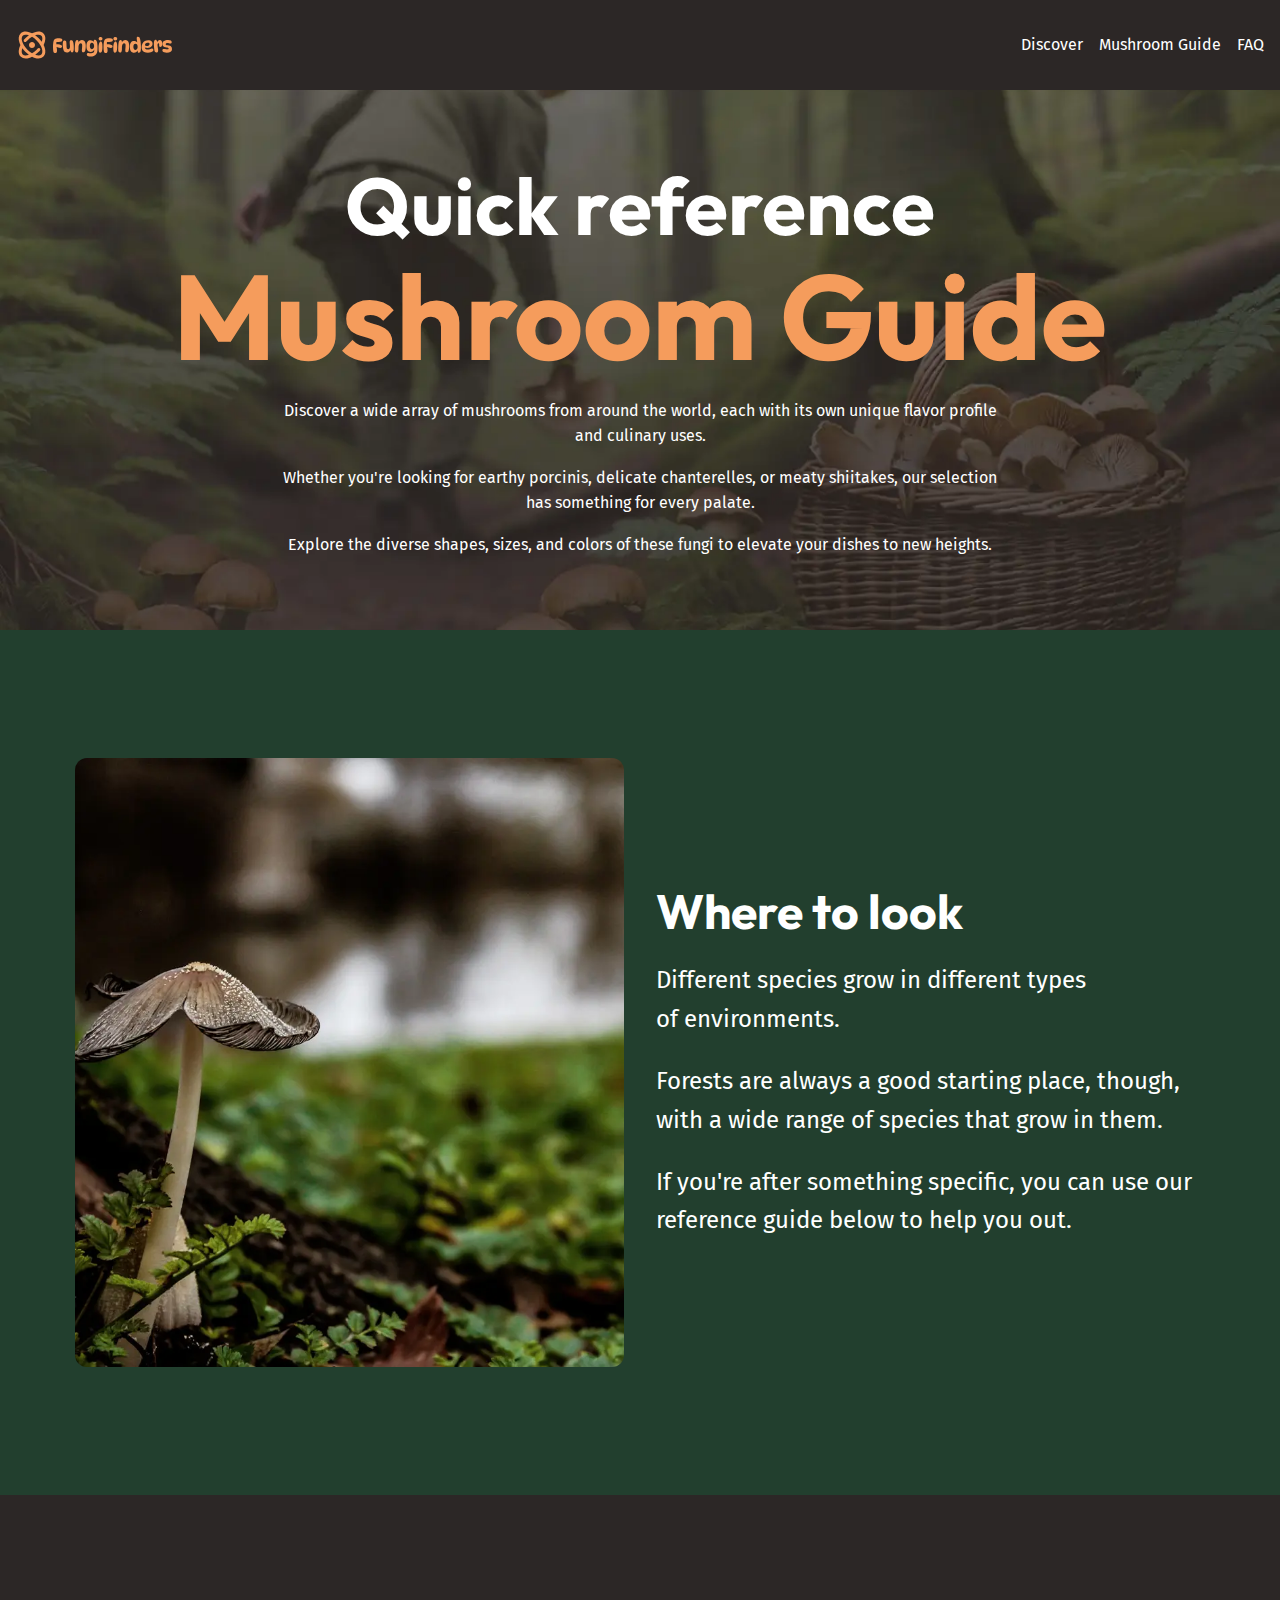
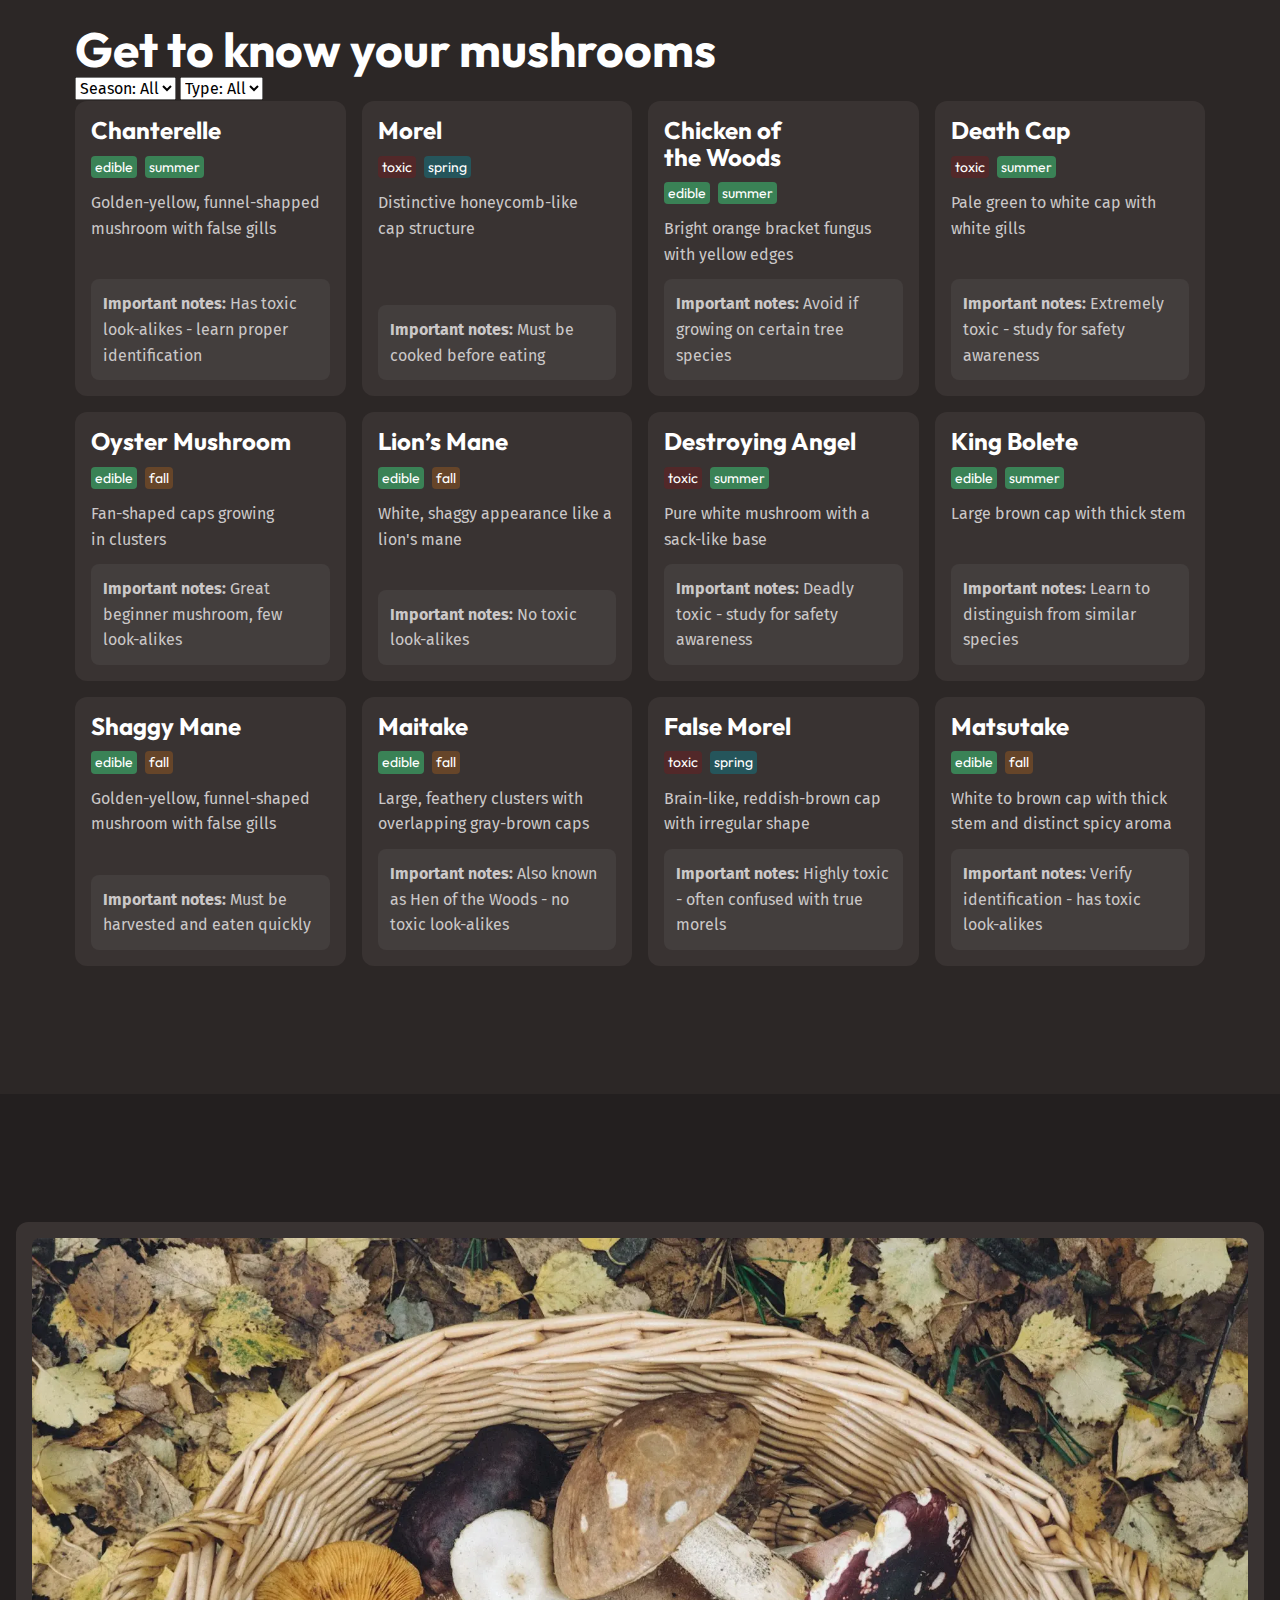
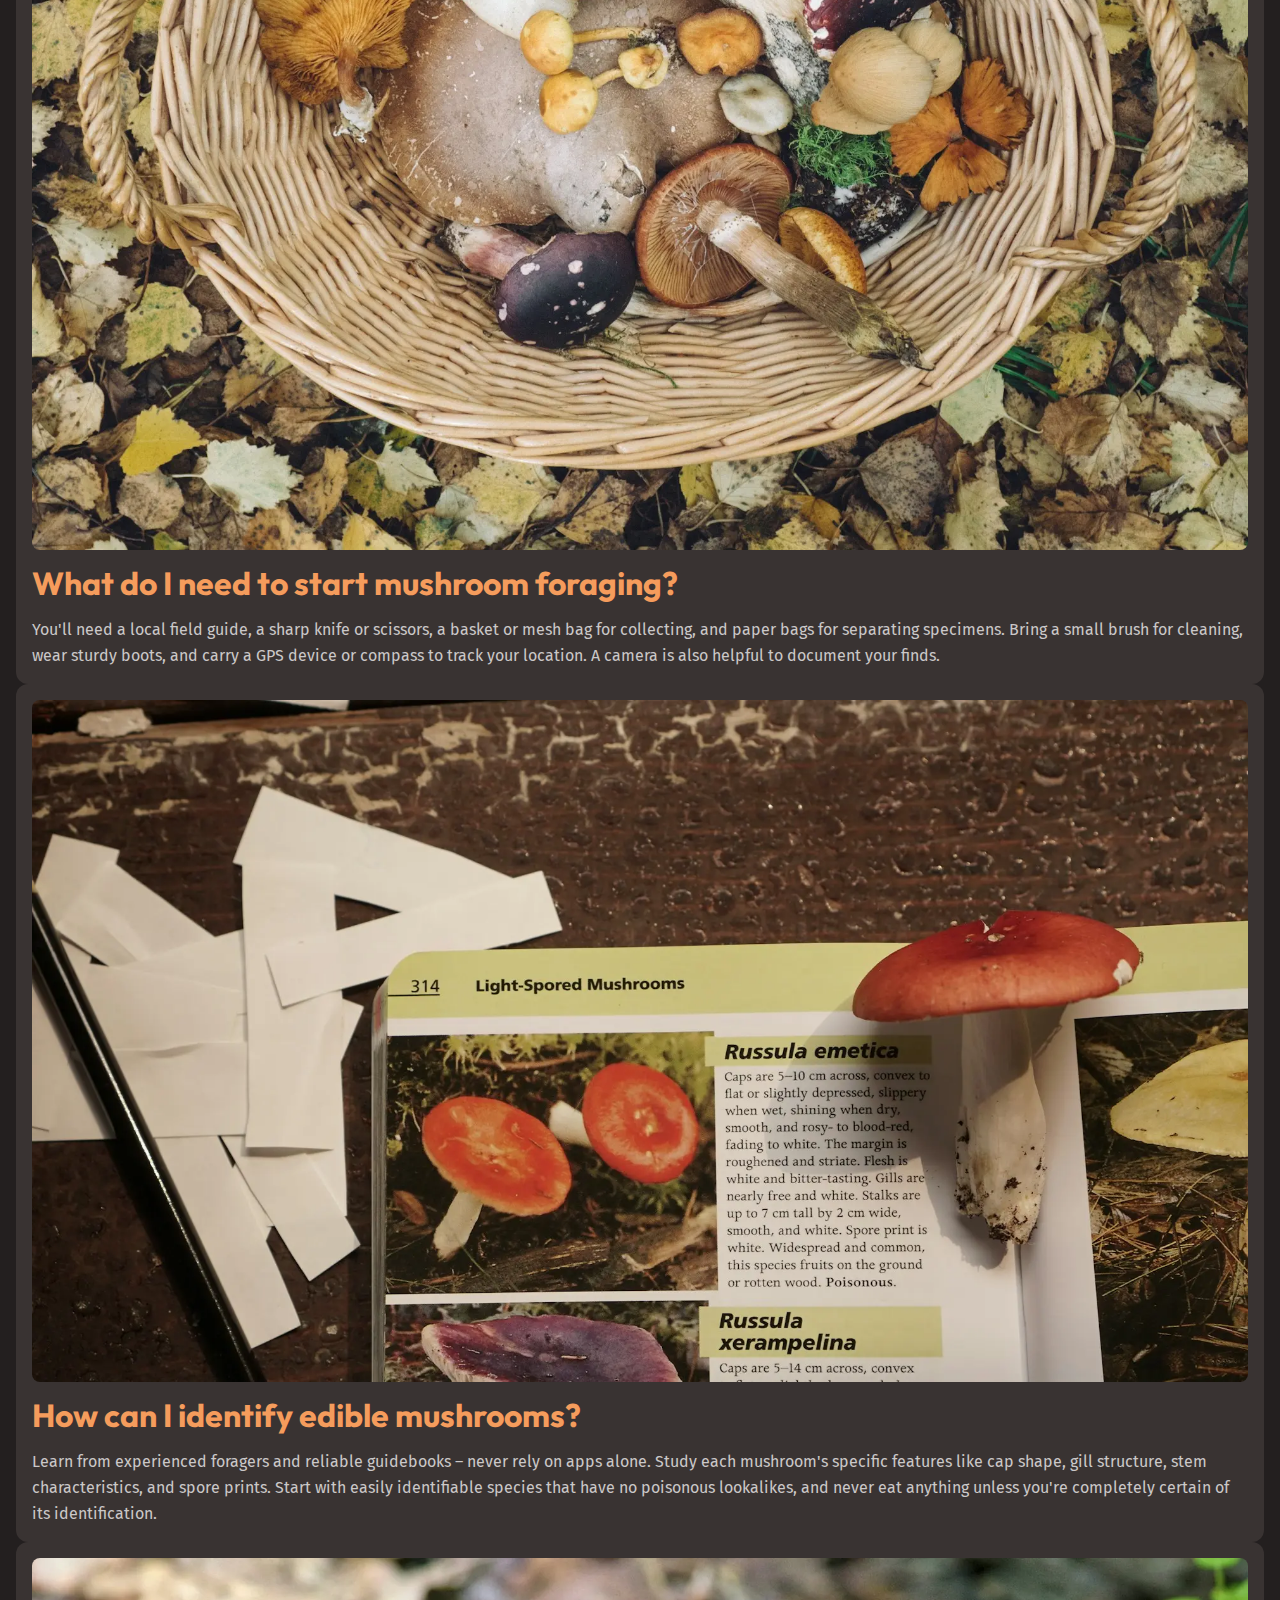
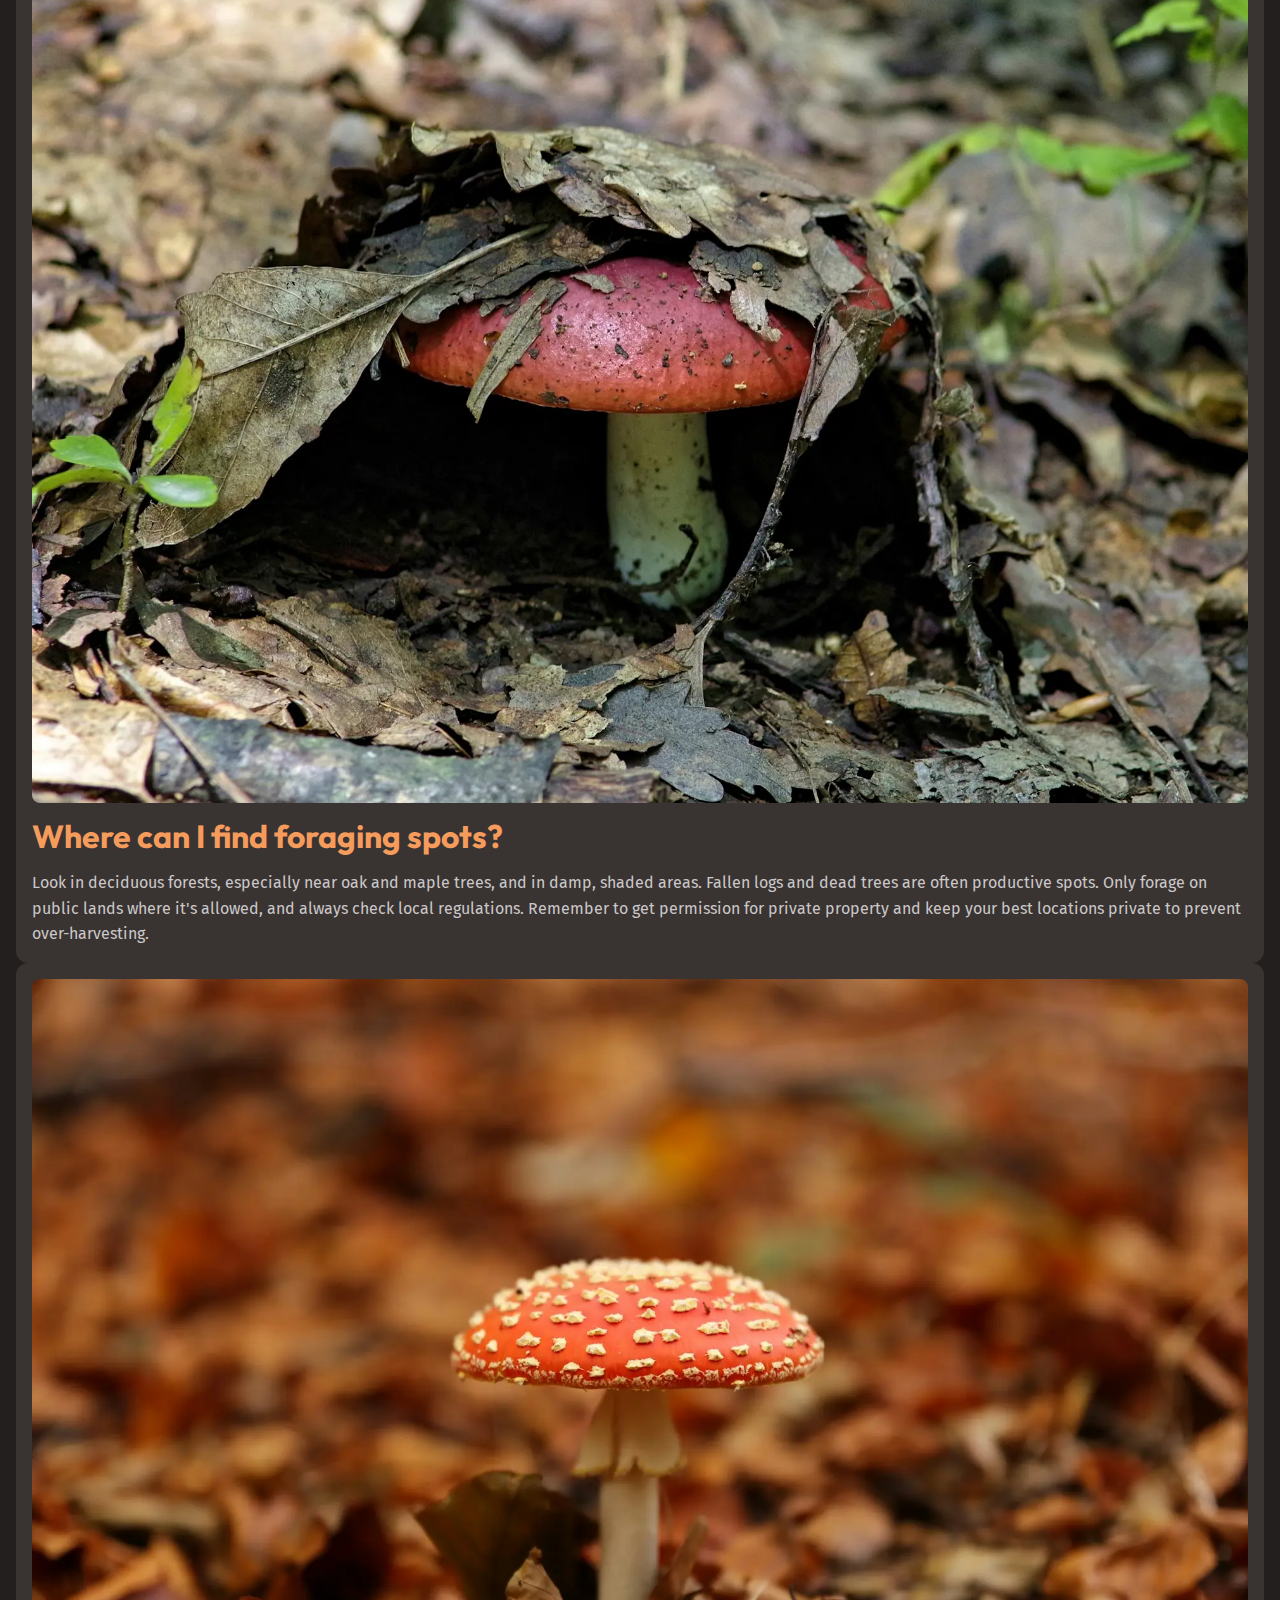
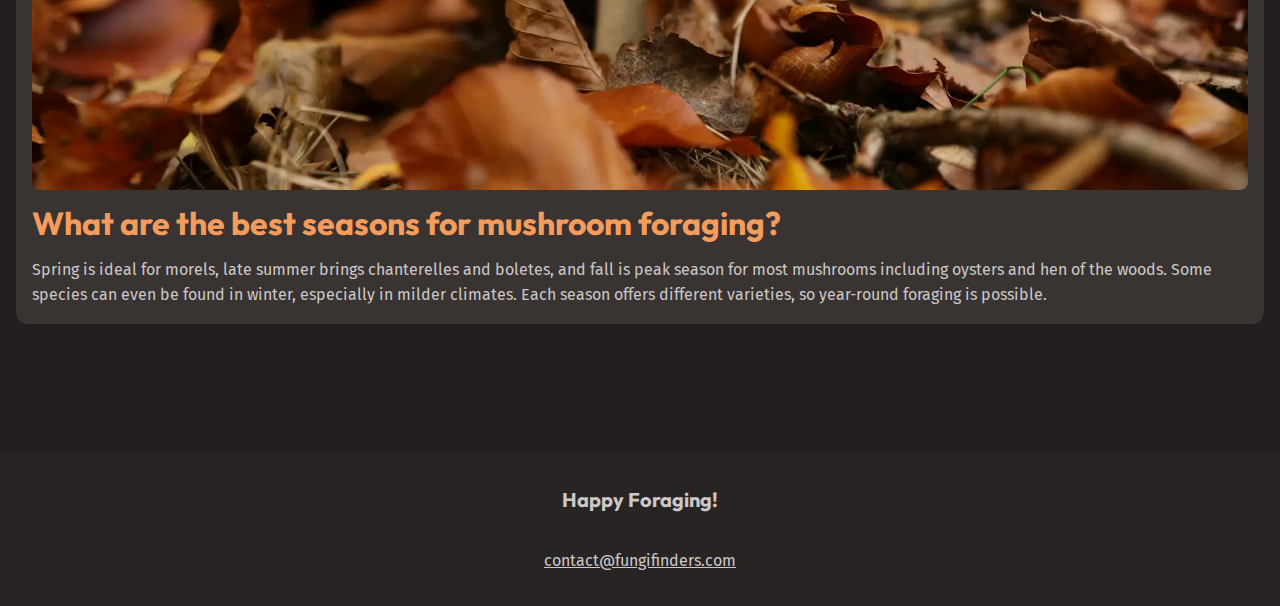
==== mushroom-guide.html @ 5e6ce4b5 "mushroom guide" ====
<!DOCTYPE html>
<html lang="en">
  <head>
    <meta charset="UTF-8" />
    <meta name="viewport" content="width=device-width, initial-scale=1.0" />
    <title>Fungi Finders</title>
    <link rel="stylesheet" href="styles.css" />
    <link rel="preconnect" href="https://fonts.googleapis.com" />
    <link rel="preconnect" href="https://fonts.gstatic.com" crossorigin />
    <link
      href="https://fonts.googleapis.com/css2?family=Fira+Sans:wght@400;700&family=Outfit:wght@100..900&display=swap"
      rel="stylesheet"
    />
    <script src="./main.js" defer></script>
  </head>
  <body>
    <a class="skip-to-main" href="#main">Skip to main content</a>
    <header class="site-header">
      <div class="wrapper" data-width="wide">
        <div class="site-header__inner">
          <img src="/assets/fungi-finders.svg" alt="Fungi Finders" />
          <button aria-controls="primary-nav" aria-expanded="false">
            <span class="visually-hidden">Menu</span>
            <img src="/assets/hamburger.svg" alt="" />
          </button>
          <nav id="primary-nav" class="primary-navigation">
            <ul>
              <li><a href="/">Discover</a></li>
              <li><a href="#">Mushroom Guide</a></li>
              <li><a href="#">FAQ</a></li>
            </ul>
          </nav>
        </div>
      </div>
    </header>
    <main id="main">
      <section class="hero flow section" data-padding="compact">
        <div class="wrapper" data-width="wide">
          <h1 class="hero__title">
            Quick reference <span>Mushroom Guide</span>
          </h1>
        </div>
        <div class="wrapper" data-width="narrow">
          <div class="flow">
            <p>
              Discover a wide array of mushrooms from around the world, each
              with its own unique flavor profile and culinary uses.
            </p>
            <p>
              Whether you're looking for earthy porcinis, delicate chanterelles,
              or meaty shiitakes, our selection has something for every palate.
            </p>
            <p>
              Explore the diverse shapes, sizes, and colors of these fungi to
              elevate your dishes to new heights.
            </p>
          </div>
        </div>
      </section>

      <!-- where to look-->
      <section class="background-accent section">
        <div class="wrapper">
          <div class="equal-columns" data-alignment="centered" data-gap="large">
            <div>
              <img
                src="/assets/where-to-look.webp"
                alt="a white mushroom with a large cap growing on the forest floor"
              />
            </div>
            <div class="flow font-size-lg text-high-contrast">
              <h2 class="section-title">Where to look</h2>
              <p>Different species grow in different types of environments.</p>
              <p>
                Forests are always a good starting place, though, with a wide
                range of species that grow in them.
              </p>
              <p>
                If you're after something specific, you can use our reference
                guide below to help you out.
              </p>
            </div>
          </div>
        </div>
      </section>

      <section class="mushroom-guide section">
        <div class="wrapper">
          <h2 class="section-title">Get to know your mushrooms</h2>
          <select>
            <option value="all">Season: All</option>
            <option value="spring">Spring</option>
            <option value="summer">Summer</option>
            <option value="fall">Fall</option>
          </select>
          <select>
            <option value="all">Type: All</option>
            <option value="edible">Edible</option>
            <option value="toxic">Toxic</option>
          </select>

          <!-- grid of mushrooms -->
          <div class="grid-auto-fit">
            <div class="card">
              <h3 class="card__title">Chanterelle</h3>
              <ul
                class="tag-list"
                role="list"
                aria-label="Mushroom characteristics"
              >
                <li data-edible="edible">
                  <span class="visually-hidden"> This mushroom is </span>
                  edible
                </li>
                <li data-season="summer">
                  <span class="visually-hidden"
                    >Best season to harvest this mushroom is</span
                  >
                  summer
                </li>
              </ul>
              <p>Golden-yellow, funnel-shapped mushroom with false gills</p>
              <div class="card__note">
                <strong>Important notes: </strong> Has toxic look-alikes - learn
                proper identification
              </div>
            </div>
            <div class="card">
              <h3 class="card__title">Morel</h3>
              <ul
                class="tag-list"
                role="list"
                aria-label="Mushroom characteristics"
              >
                <li data-edible="toxic">
                  <span class="visually-hidden"> This mushroom is </span>
                  toxic
                </li>
                <li data-season="spring">
                  <span class="visually-hidden"
                    >Best season to harvest this mushroom is</span
                  >
                  spring
                </li>
              </ul>
              <p>Distinctive honeycomb-like cap structure</p>
              <div class="card__note">
                <strong>Important notes: </strong> Must be cooked before eating
              </div>
            </div>
            <div class="card">
              <h3 class="card__title">Chicken of the Woods</h3>
              <ul
                class="tag-list"
                role="list"
                aria-label="Mushroom characteristics"
              >
                <li data-edible="edible">
                  <span class="visually-hidden"> This mushroom is </span>
                  edible
                </li>
                <li data-season="summer">
                  <span class="visually-hidden"
                    >Best season to harvest this mushroom is</span
                  >
                  summer
                </li>
              </ul>
              <p>Bright orange bracket fungus with yellow edges</p>
              <div class="card__note">
                <strong>Important notes: </strong> Avoid if growing on certain
                tree species
              </div>
            </div>
            <div class="card">
              <h3 class="card__title">Death Cap</h3>
              <ul
                class="tag-list"
                role="list"
                aria-label="Mushroom characteristics"
              >
                <li data-edible="toxic">
                  <span class="visually-hidden"> This mushroom is </span>
                  toxic
                </li>
                <li data-season="summer">
                  <span class="visually-hidden"
                    >Best season to harvest this mushroom is</span
                  >
                  summer
                </li>
              </ul>
              <p>Pale green to white cap with white gills</p>
              <div class="card__note">
                <strong>Important notes: </strong> Extremely toxic - study for
                safety awareness
              </div>
            </div>
            <div class="card">
              <h3 class="card__title">Oyster Mushroom</h3>
              <ul
                class="tag-list"
                role="list"
                aria-label="Mushroom characteristics"
              >
                <li data-edible="edible">
                  <span class="visually-hidden"> This mushroom is </span>
                  edible
                </li>
                <li data-season="fall">
                  <span class="visually-hidden"
                    >Best season to harvest this mushroom is</span
                  >
                  fall
                </li>
              </ul>
              <p>Fan-shaped caps growing in clusters</p>
              <div class="card__note">
                <strong>Important notes: </strong> Great beginner mushroom, few
                look-alikes
              </div>
            </div>
            <div class="card">
              <h3 class="card__title">Lion’s Mane</h3>
              <ul
                class="tag-list"
                role="list"
                aria-label="Mushroom characteristics"
              >
                <li data-edible="edible">
                  <span class="visually-hidden"> This mushroom is </span>
                  edible
                </li>
                <li data-season="fall">
                  <span class="visually-hidden"
                    >Best season to harvest this mushroom is</span
                  >
                  fall
                </li>
              </ul>
              <p>White, shaggy appearance like a lion's mane</p>
              <div class="card__note">
                <strong>Important notes: </strong> No toxic look-alikes
              </div>
            </div>
            <div class="card">
              <h3 class="card__title">Destroying Angel</h3>
              <ul
                class="tag-list"
                role="list"
                aria-label="Mushroom characteristics"
              >
                <li data-edible="toxic">
                  <span class="visually-hidden"> This mushroom is </span>
                  toxic
                </li>
                <li data-season="summer">
                  <span class="visually-hidden"
                    >Best season to harvest this mushroom is</span
                  >
                  summer
                </li>
              </ul>
              <p>Pure white mushroom with a sack-like base</p>
              <div class="card__note">
                <strong>Important notes: </strong> Deadly toxic - study for
                safety awareness
              </div>
            </div>
            <div class="card">
              <h3 class="card__title">King Bolete</h3>
              <ul
                class="tag-list"
                role="list"
                aria-label="Mushroom characteristics"
              >
                <li data-edible="edible">
                  <span class="visually-hidden"> This mushroom is </span>
                  edible
                </li>
                <li data-season="summer">
                  <span class="visually-hidden"
                    >Best season to harvest this mushroom is</span
                  >
                  summer
                </li>
              </ul>
              <p>Large brown cap with thick stem</p>
              <div class="card__note">
                <strong>Important notes: </strong> Learn to distinguish from
                similar species
              </div>
            </div>
            <div class="card">
              <h3 class="card__title">Shaggy Mane</h3>
              <ul
                class="tag-list"
                role="list"
                aria-label="Mushroom characteristics"
              >
                <li data-edible="edible">
                  <span class="visually-hidden"> This mushroom is </span>
                  edible
                </li>
                <li data-season="fall">
                  <span class="visually-hidden"
                    >Best season to harvest this mushroom is</span
                  >
                  fall
                </li>
              </ul>
              <p>Golden-yellow, funnel-shaped mushroom with false gills</p>
              <div class="card__note">
                <strong>Important notes: </strong> Must be harvested and eaten
                quickly
              </div>
            </div>
            <div class="card">
              <h3 class="card__title">Maitake</h3>
              <ul
                class="tag-list"
                role="list"
                aria-label="Mushroom characteristics"
              >
                <li data-edible="edible">
                  <span class="visually-hidden"> This mushroom is </span>
                  edible
                </li>
                <li data-season="fall">
                  <span class="visually-hidden"
                    >Best season to harvest this mushroom is</span
                  >
                  fall
                </li>
              </ul>
              <p>Large, feathery clusters with overlapping gray-brown caps</p>
              <div class="card__note">
                <strong>Important notes: </strong> Also known as Hen of the
                Woods - no toxic look-alikes
              </div>
            </div>
            <div class="card">
              <h3 class="card__title">False Morel</h3>
              <ul
                class="tag-list"
                role="list"
                aria-label="Mushroom characteristics"
              >
                <li data-edible="toxic">
                  <span class="visually-hidden"> This mushroom is </span>
                  toxic
                </li>
                <li data-season="spring">
                  <span class="visually-hidden"
                    >Best season to harvest this mushroom is</span
                  >
                  spring
                </li>
              </ul>
              <p>Brain-like, reddish-brown cap with irregular shape</p>
              <div class="card__note">
                <strong>Important notes: </strong> Highly toxic - often confused
                with true morels
              </div>
            </div>
            <div class="card">
              <h3 class="card__title">Matsutake</h3>
              <ul
                class="tag-list"
                role="list"
                aria-label="Mushroom characteristics"
              >
                <li data-edible="edible">
                  <span class="visually-hidden"> This mushroom is </span>
                  edible
                </li>
                <li data-season="fall">
                  <span class="visually-hidden"
                    >Best season to harvest this mushroom is</span
                  >
                  fall
                </li>
              </ul>
              <p>White to brown cap with thick stem and distinct spicy aroma</p>
              <div class="card__note">
                <strong>Important notes: </strong> Verify identification - has
                toxic look-alikes
              </div>
            </div>
          </div>
        </div>
      </section>

      <!-- faq -->
      <div class="background-extra-dark section">
        <div class="wrapper" data-width="wide">
          <div class="card">
            <img
              src="/assets/start-foraging.webp"
              alt="a basket full of wild mushrooms"
            />
            <h3 class="card__title">
              What do I need to start mushroom foraging?
            </h3>
            <p>
              You'll need a local field guide, a sharp knife or scissors, a
              basket or mesh bag for collecting, and paper bags for separating
              specimens. Bring a small brush for cleaning, wear sturdy boots,
              and carry a GPS device or compass to track your location. A camera
              is also helpful to document your finds.
            </p>
          </div>
          <div class="card">
            <img
              src="/assets/identify-mushrooms.webp"
              alt="A mushroom on top of a book, showing the information about that mushroom"
            />
            <h3 class="card__title">How can I identify edible mushrooms?</h3>
            <p>
              Learn from experienced foragers and reliable guidebooks – never
              rely on apps alone. Study each mushroom's specific features like
              cap shape, gill structure, stem characteristics, and spore prints.
              Start with easily identifiable species that have no poisonous
              lookalikes, and never eat anything unless you're completely
              certain of its identification.
            </p>
          </div>
          <div class="card">
            <img
              src="/assets/where-to-find.webp"
              alt="A mushroom with a red cap, poking out from a pile of leaves."
            />
            <h3 class="card__title">Where can I find foraging spots?</h3>
            <p>
              Look in deciduous forests, especially near oak and maple trees,
              and in damp, shaded areas. Fallen logs and dead trees are often
              productive spots. Only forage on public lands where it's allowed,
              and always check local regulations. Remember to get permission for
              private property and keep your best locations private to prevent
              over-harvesting.
            </p>
          </div>
          <div class="card">
            <img
              src="./assets/best-seasons.webp"
              alt="A red capped mushroom with white dots on it, growing out of a leafy forest floor."
            />
            <h3 class="card__title">
              What are the best seasons for mushroom foraging?
            </h3>
            <p>
              Spring is ideal for morels, late summer brings chanterelles and
              boletes, and fall is peak season for most mushrooms including
              oysters and hen of the woods. Some species can even be found in
              winter, especially in milder climates. Each season offers
              different varieties, so year-round foraging is possible.
            </p>
          </div>
        </div>
      </div>
    </main>

    <footer class="site-footer">
      <p class="site-footer__title">Happy Foraging!</p>
      <a href="mailto:contact@fungifinders.com">contact@fungifinders.com</a>
    </footer>
  </body>
</html>
---- styles.css ----
@layer reset {
  *,
  *::before,
  *::after {
    box-sizing: border-box;
  }

  /* https://kilianvalkhof.com/2022/css-html/your-css-reset-needs-text-size-adjust-probably/ */
  html {
    -moz-text-size-adjust: none;
    -webkit-text-size-adjust: none;
    text-size-adjust: none;
  }

  body,
  h1,
  h2,
  h3,
  h4,
  p,
  figure,
  blockquote,
  dl,
  dd {
    margin: 0;
  }

  /* https://www.scottohara.me/blog/2019/01/12/lists-and-safari.html */
  [role="list"] {
    list-style: none;
    margin: 0;
    padding: 0;
  }

  body {
    min-block-size: 100vh;
    line-height: 1.6;
  }

  h1,
  h2,
  h3,
  button,
  input,
  label {
    line-height: 1.1;
  }

  h1,
  h2,
  h3,
  h4 {
    text-wrap: balance;
  }

  p,
  li {
    text-wrap: pretty;
  }

  img,
  picture {
    max-inline-size: 100%;
    display: block;
  }

  input,
  button,
  textarea,
  select {
    font: inherit;
  }
}

@layer base {
  :root {
    --clr-white: hsl(0, 0%, 100%);
    --clr-gray-100: hsl(0, 2%, 79%);
    --clr-brand-400: hsl(25, 88%, 75%);
    --clr-brand-500: hsl(25, 88%, 66%);
    --clr-green-400: hsl(143, 19%, 49%);
    --clr-green-500: hsl(143, 38%, 37%);
    --clr-green-600: hsl(145, 29%, 19%);
    --clr-brown-500: hsl(10, 5%, 25%);
    --clr-brown-600: hsl(9, 7%, 21%);
    --clr-brown-700: hsl(9, 8%, 16%);
    --clr-brown-800: hsl(0, 6%, 15%);
    --clr-brown-900: hsl(0, 6%, 13%);

    --clr-orange-500: hsl(28, 43%, 28%);
    --clr-red-500: hsl(359, 34%, 24%);
    --clr-teal-500: hsl(186, 42%, 25%);

    --ff-body: "Fira Sans", sans-serif;
    --ff-heading: "Outfit", sans-serif;

    --fs-300: 0.875rem;
    --fs-400: 1rem;
    --fs-500: 1.125rem;
    --fs-600: 1.25rem;
    --fs-700: 1.5rem;
    --fs-800: 2rem;
    --fs-900: 3.75rem;
    --fs-1000: 3.75rem;

    @media (width > 760px) {
      --fs-300: 0.875rem;
      --fs-400: 1rem;
      --fs-500: 1.25rem;
      --fs-600: 1.5rem;
      --fs-700: 2rem;
      --fs-800: 3rem;
      --fs-900: 5rem;
      --fs-1000: 7.5rem;
    }
  }

  :root {
    --text-main: var(--clr-gray-100);
    --text-high-contrast: var(--clr-white);
    --text-brand: var(--clr-brand-500);
    --text-brand-light: var(--clr-brand-400);

    --background-accent-light: var(--clr-green-400);
    --background-accent-main: var(--clr-green-500);
    --background-accent-dark: var(--clr-green-600);

    --background-extra-light: var(--clr-brown-500);
    --background-light: var(--clr-brown-600);
    --background-main: var(--clr-brown-700);
    --background-dark: var(--clr-brown-800);
    --background-extra-dark: var(--clr-brown-900);

    --font-size-heading-sm: var(--fs-700);
    --font-size-heading-regular: var(--fs-800);
    --font-size-heading-lg: var(--fs-900);
    --font-size-heading-xl: var(--fs-1000);

    --font-size-sm: var(--fs-300);
    --font-size-regular: var(--fs-400);
    --font-size-md: var(--fs-500);
    --font-size-lg: var(--fs-600);

    --border-radius-1: 0.25rem;
    --border-radius-2: 0.5rem;
    --border-radius-3: 0.75rem;
  }

  html {
    font-family: var(--ff-body);
    line-height: 1.6;
  }

  body {
    font-size: var(--font-size-regular);
    color: var(--text-main);
    background-color: var(--background-main);
  }

  h1,
  h2,
  h3,
  h4 {
    font-family: var(--ff-heading);
    color: var(--text-high-contrast);
  }

  h1 {
    font-size: var(--font-size-heading-lg);
  }

  a {
    color: var(--text-high-contrast);
  }

  a:hover,
  a:focus-visible {
    color: var(--text-brand-light);
  }

  img {
    border-radius: var(--border-radius-3);
  }
}

@layer layout {
  .flow > * + * {
    margin-top: var(--flow-spacer, 1em);
  }

  .grid-flow {
    display: grid;
    gap: var(--grid-flow-gap, 1rem);
  }

  .grid-auto-fit {
    --auto-fit-min-col-size: 250px;
    display: grid;
    gap: 1rem;
    grid-template-columns: repeat(
      auto-fit,
      minmax(min(var(--auto-fit-min-col-size), 100%), 1fr)
    );
  }

  .equal-columns {
    display: grid;
    gap: var(--equal-columns-gap, 1rem);
    align-items: var(--equal-columns-vertical-alignment, stretch);

    @media (width > 760px) {
      grid-auto-flow: column;
      grid-auto-columns: 1fr;
    }

    &[data-gap="large"] {
      --equal-columns-gap: 2rem;
    }

    &[data-alignment="centered"] {
      --equal-columns-vertical-alignment: center;
    }
  }

  .section {
    --padding: 3.75rem;
    padding-block: var(--padding);

    @media (width > 760px) {
      --padding: 8rem;

      &[data-padding="compact"] {
        --padding: 4.5rem;
      }
    }
  }

  .wrapper {
    --wrapper-max-width: 1130px;

    max-width: var(--wrapper-max-width);
    margin-inline: auto;
    padding-inline: 1rem;
    box-sizing: content-box;

    &[data-width="narrow"] {
      --wrapper-max-width: 720px;
    }

    &[data-width="wide"] {
      --wrapper-max-width: 1330px;
    }
  }
}

@layer components {
  .skip-to-main:not(:focus) {
    clip: rect(0 0 0 0);
    clip-path: inset(50%);
    height: 1px;
    overflow: hidden;
    position: absolute;
    white-space: nowrap;
    width: 1px;
  }

  .skip-to-main {
    position: absolute;
    background: var(--background-accent-main);
    padding: 1rem;
    border-radius: var(--border-radius-2);
  }

  .site-header {
    padding-block: 1rem;
  }

  .site-header__inner {
    display: flex;
    gap: 0.5rem 1rem;
    flex-wrap: wrap;
    justify-content: space-between;
  }

  [aria-controls="primary-nav"] {
    z-index: 100;
    cursor: pointer;
    background: transparent;
    border: 0;

    img {
      border-radius: 0;
    }
  }

  [aria-controls="primary-nav"] {
    display: none;
  }

  .primary-navigation {
    ul {
      display: flex;
      flex-wrap: wrap;
      gap: 0.5rem 1rem;
      list-style: none;
    }

    a {
      text-decoration: none;
    }

    @media (width < 760px) {
      display: none;

      position: absolute;
      z-index: 10;
      top: 0;
      right: 0;
      font-size: var(--font-size-lg);
      font-weight: 700;
      font-family: var(--ff-heading);
      background-color: var(--background-accent-main);
      padding: 2rem;
      border-radius: 0 0 0 var(--border-radius-3);

      ul {
        gap: 0;
        flex-direction: column;
      }

      li + li {
        margin-block-start: 1.5rem;
        padding-block-start: 1.5rem;
        border-top: 2px solid var(--background-accent-light);
      }
    }
  }

  @media (width < 760px) {
    [aria-controls="primary-nav"] {
      display: block;
    }

    [aria-expanded="true"] ~ .primary-navigation {
      display: block;
    }
  }

  .site-footer {
    text-align: center;
    background-color: var(--background-dark);
    padding-block: 2rem;
    display: grid;
    gap: 2rem;

    a {
      color: var(--text-main);
    }

    a:hover,
    a:focus-visible {
      color: var(--text-brand-light);
    }
  }

  .site-footer__title {
    font-size: var(--font-size-md);
    font-family: var(--ff-heading);
    font-weight: 700;
  }

  .hero {
    text-align: center;
    font-size: var(--font-side-md);
    color: var(--text-high-contrast);
    background-image: url(/assets/hero.webp);
    background-size: cover;
    background-position: center;
  }

  .hero__title {
    font-size: var(--font-size-heading-lg);

    span {
      font-size: var(--font-size-heading-xl);
      color: var(--text-brand);
      display: block;
    }
  }

  .mushroom-guide {
    --card-title-font-size: var(--font-size-lg);
    --card-title-color: var(--text-high-contrast);
    --card-gap: 0.75rem;
  }

  .card {
    display: flex;
    flex-direction: column;
    gap: var(--card-gap, 1rem);
    padding: 1rem;
    background-color: var(--background-light);
    border-radius: var(--border-radius-3);

    img {
      border-radius: var(--border-radius-2);
    }
  }

  .card__title {
    font-size: var(--card-title-font-size, var(--font-size-heading-sm));
    color: var(--card-title-color, var(--text-brand));
  }

  .card__note {
    margin-block-start: auto;
    background-color: var(--background-extra-light);
    padding: 0.75rem;
    border-radius: var(--border-radius-2);
  }

  .tag-list {
    display: flex;
    gap: 0.5rem;
    flex-wrap: wrap;

    li {
      font-family: var(--ff-heading);
      font-size: var(--font-size-sm);
      color: var(--text-high-contrast);
      padding: 0rem 0.25rem;
      background-color: var(--tag-bg, red);
      border-radius: var(--border-radius-1);
    }

    [data-edible="edible"] {
      --tag-bg: var(--background-accent-main);
    }

    [data-edible="toxic"] {
      --tag-bg: var(--clr-red-500);
    }

    [data-season="summer"] {
      --tag-bg: var(--background-accent-main);
    }

    [data-season="spring"] {
      --tag-bg: var(--clr-teal-500);
    }

    [data-season="fall"] {
      --tag-bg: var(--clr-orange-500);
    }
  }

  .tag-list li {
  }

  .button {
    font-size: var(--font-size-md);
    text-decoration: none;
    cursor: pointer;
    display: inline-flex;
    padding: 0.5rem 1rem;
    background-color: var(--background-accent-main);
    font-family: var(--ff-heading);
    font-weight: 700;
    border-radius: var(--border-radius-2);
  }

  .button:hover,
  .button:focus-visible {
    color: var(--text-high-contrast);
    background-color: var(--background-accent-light);
  }
}

@layer utilities {
  .visually-hidden {
    clip: rect(0 0 0 0);
    clip-path: inset(50%);
    height: 1px;
    overflow: hidden;
    position: absolute;
    white-space: nowrap;
    width: 1px;
  }

  .text-center {
    text-align: center;
  }

  .text-brand {
    color: var(--text-brand);
  }

  .text-high-contrast {
    color: var(--text-high-contrast);
  }

  .section-title {
    font-size: var(--font-size-heading-regular);
  }

  .background-base {
    background-color: var(--background-base);
  }
  .background-light {
    background-color: var(--background-light);
  }
  .background-extra-light {
    background-color: var(--background-extra-light);
  }
  .background-dark {
    background-color: var(--background-dark);
  }
  .background-extra-dark {
    background-color: var(--background-extra-dark);
  }

  .background-accent {
    background-color: var(--background-accent-dark);
  }

  .font-size-sm {
    font-size: var(--font-size-sm);
  }
  .font-size-regular {
    font-size: var(--font-size-regular);
  }
  .font-size-md {
    font-size: var(--font-size-md);
  }
  .font-size-lg {
    font-size: var(--font-size-lg);
  }
}
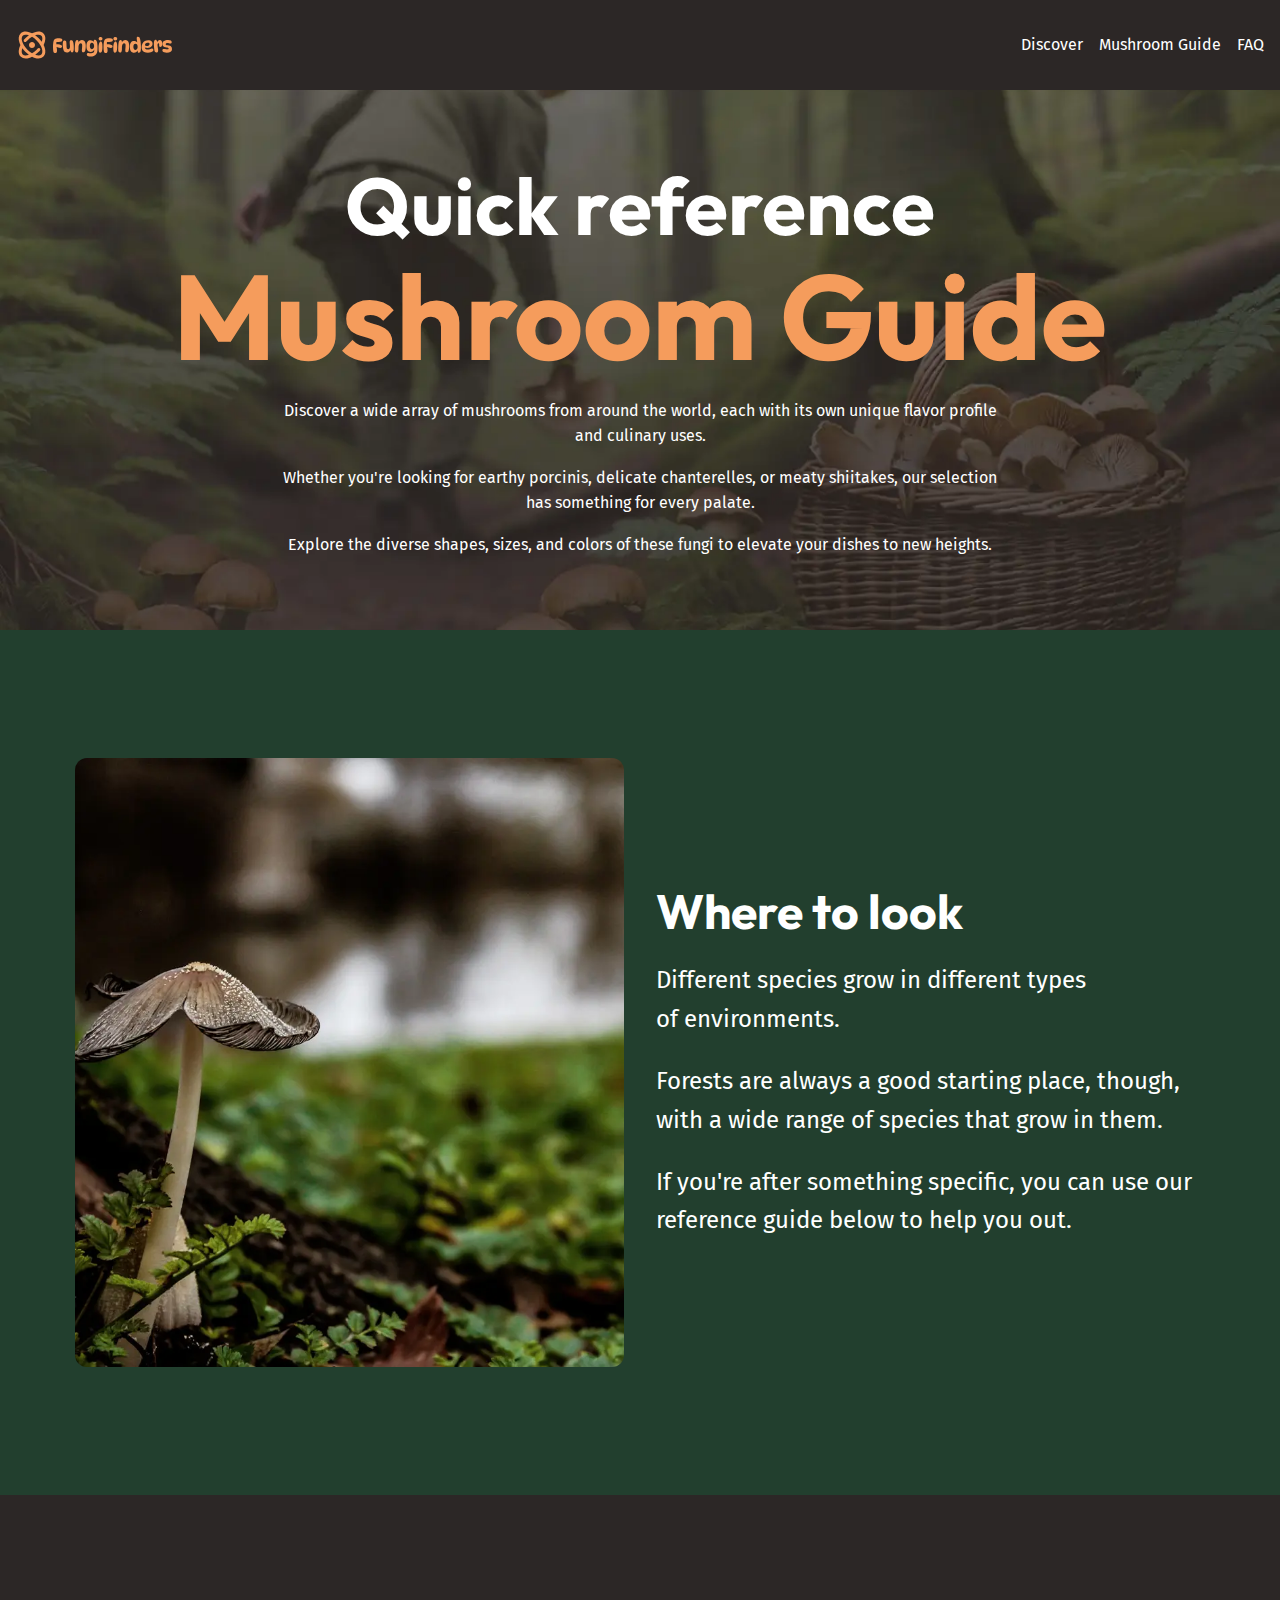
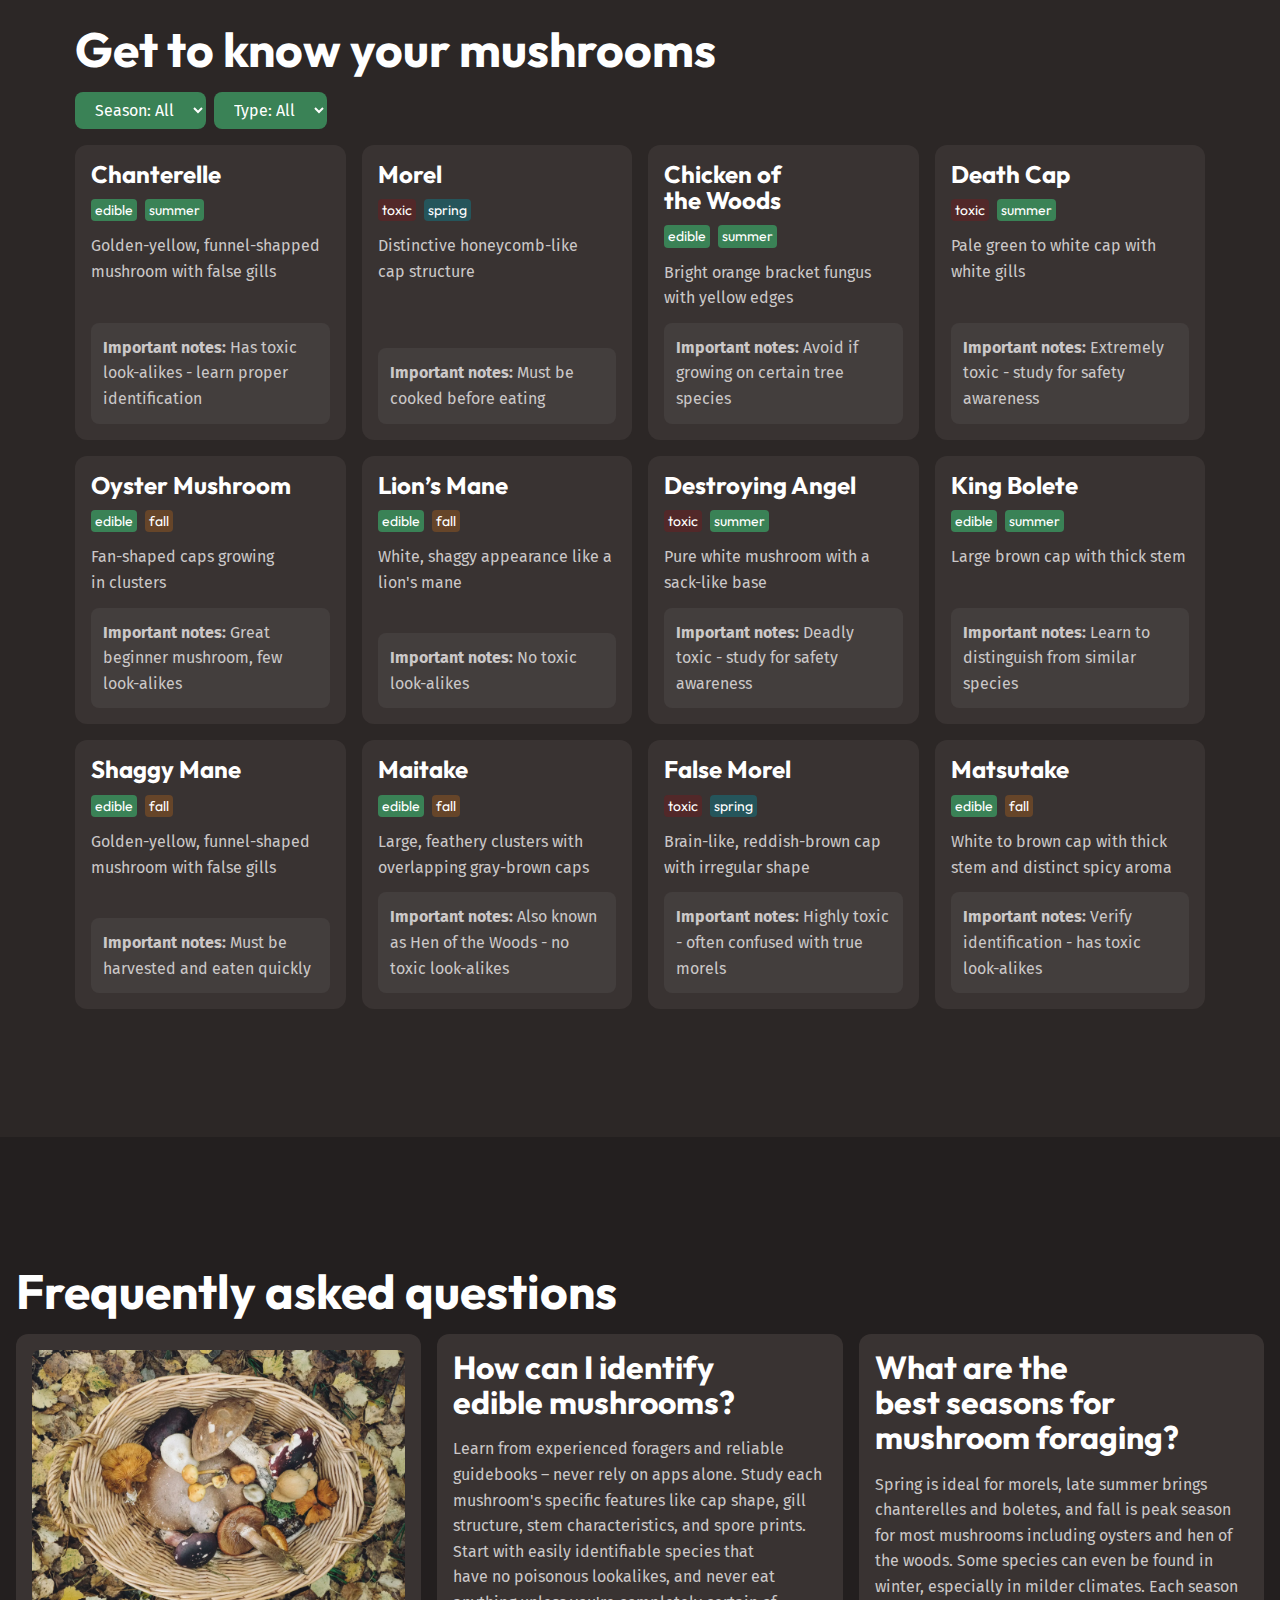
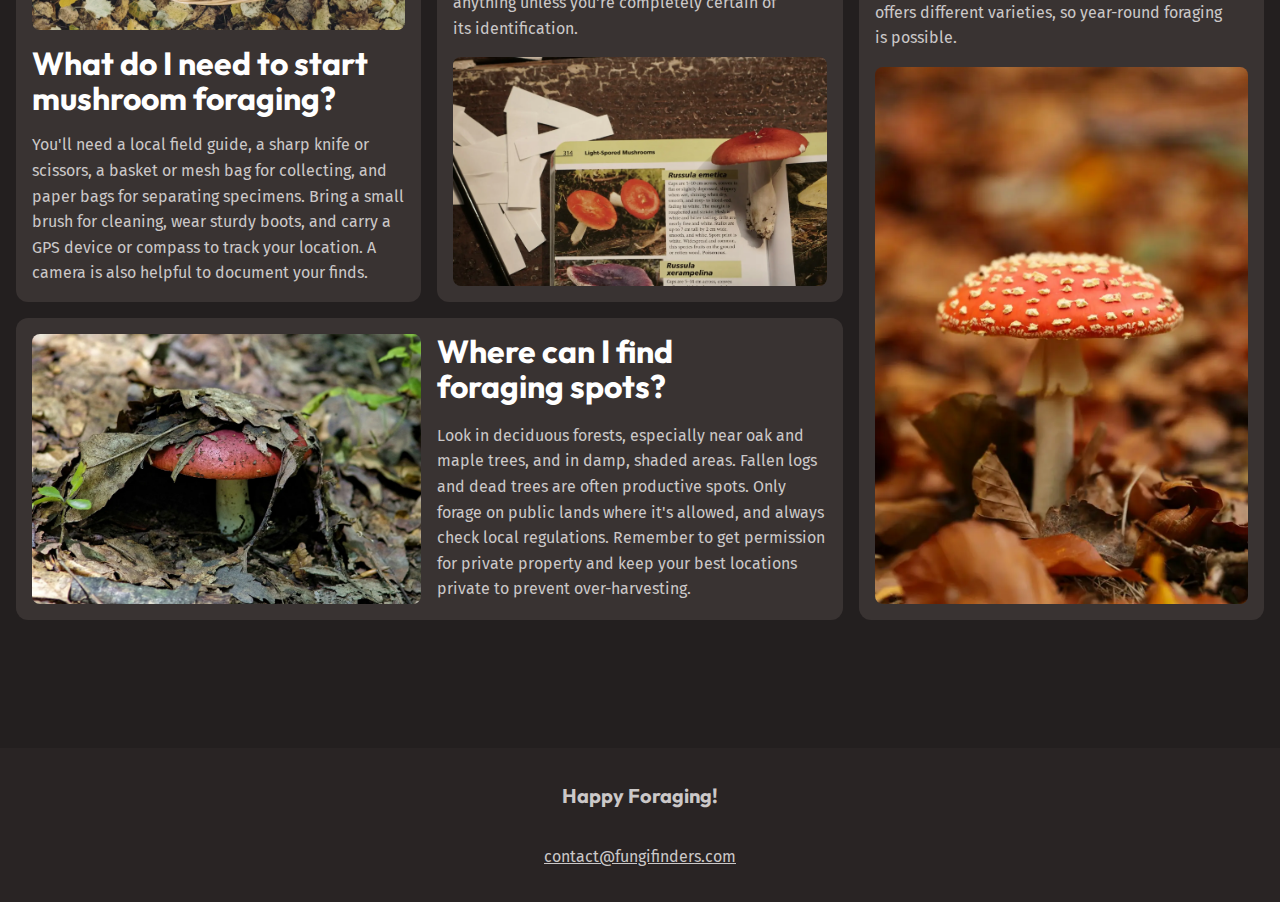
==== commit ab95d274: "fem from scratch" ====
--- a/mushroom-guide.html
+++ b/mushroom-guide.html
@@ -12,6 +12,7 @@
       rel="stylesheet"
     />
     <script src="./main.js" defer></script>
+    <script src="./mushroom-filter.js" defer></script>
   </head>
   <body>
     <a class="skip-to-main" href="#main">Skip to main content</a>
@@ -26,8 +27,8 @@
           <nav id="primary-nav" class="primary-navigation">
             <ul>
               <li><a href="/">Discover</a></li>
-              <li><a href="#">Mushroom Guide</a></li>
-              <li><a href="#">FAQ</a></li>
+              <li><a href="/mushroom-guide.html">Mushroom Guide</a></li>
+              <li><a href="/mushroom-guide.html#faq">FAQ</a></li>
             </ul>
           </nav>
         </div>
@@ -86,375 +87,386 @@
 
       <section class="mushroom-guide section">
         <div class="wrapper">
-          <h2 class="section-title">Get to know your mushrooms</h2>
-          <select>
-            <option value="all">Season: All</option>
-            <option value="spring">Spring</option>
-            <option value="summer">Summer</option>
-            <option value="fall">Fall</option>
-          </select>
-          <select>
-            <option value="all">Type: All</option>
-            <option value="edible">Edible</option>
-            <option value="toxic">Toxic</option>
-          </select>
+          <div class="flow">
+            <h2 class="section-title">Get to know your mushrooms</h2>
+            <div class="flex-group">
+              <select id="season" name="season" hidden>
+                <option value="all">Season: All</option>
+                <option value="spring">Spring</option>
+                <option value="summer">Summer</option>
+                <option value="fall">Fall</option>
+              </select>
+              <select id="edible" name="edible" hidden>
+                <option value="all">Type: All</option>
+                <option value="edible">Edible</option>
+                <option value="toxic">Toxic</option>
+              </select>
+            </div>
 
-          <!-- grid of mushrooms -->
-          <div class="grid-auto-fit">
-            <div class="card">
-              <h3 class="card__title">Chanterelle</h3>
-              <ul
-                class="tag-list"
-                role="list"
-                aria-label="Mushroom characteristics"
-              >
-                <li data-edible="edible">
-                  <span class="visually-hidden"> This mushroom is </span>
-                  edible
-                </li>
-                <li data-season="summer">
-                  <span class="visually-hidden"
-                    >Best season to harvest this mushroom is</span
-                  >
-                  summer
-                </li>
-              </ul>
-              <p>Golden-yellow, funnel-shapped mushroom with false gills</p>
-              <div class="card__note">
-                <strong>Important notes: </strong> Has toxic look-alikes - learn
-                proper identification
-              </div>
-            </div>
-            <div class="card">
-              <h3 class="card__title">Morel</h3>
-              <ul
-                class="tag-list"
-                role="list"
-                aria-label="Mushroom characteristics"
-              >
-                <li data-edible="toxic">
-                  <span class="visually-hidden"> This mushroom is </span>
-                  toxic
-                </li>
-                <li data-season="spring">
-                  <span class="visually-hidden"
-                    >Best season to harvest this mushroom is</span
-                  >
-                  spring
-                </li>
-              </ul>
-              <p>Distinctive honeycomb-like cap structure</p>
-              <div class="card__note">
-                <strong>Important notes: </strong> Must be cooked before eating
-              </div>
-            </div>
-            <div class="card">
-              <h3 class="card__title">Chicken of the Woods</h3>
-              <ul
-                class="tag-list"
-                role="list"
-                aria-label="Mushroom characteristics"
-              >
-                <li data-edible="edible">
-                  <span class="visually-hidden"> This mushroom is </span>
-                  edible
-                </li>
-                <li data-season="summer">
-                  <span class="visually-hidden"
-                    >Best season to harvest this mushroom is</span
-                  >
-                  summer
-                </li>
-              </ul>
-              <p>Bright orange bracket fungus with yellow edges</p>
-              <div class="card__note">
-                <strong>Important notes: </strong> Avoid if growing on certain
-                tree species
-              </div>
-            </div>
-            <div class="card">
-              <h3 class="card__title">Death Cap</h3>
-              <ul
-                class="tag-list"
-                role="list"
-                aria-label="Mushroom characteristics"
-              >
-                <li data-edible="toxic">
-                  <span class="visually-hidden"> This mushroom is </span>
-                  toxic
-                </li>
-                <li data-season="summer">
-                  <span class="visually-hidden"
-                    >Best season to harvest this mushroom is</span
-                  >
-                  summer
-                </li>
-              </ul>
-              <p>Pale green to white cap with white gills</p>
-              <div class="card__note">
-                <strong>Important notes: </strong> Extremely toxic - study for
-                safety awareness
-              </div>
-            </div>
-            <div class="card">
-              <h3 class="card__title">Oyster Mushroom</h3>
-              <ul
-                class="tag-list"
-                role="list"
-                aria-label="Mushroom characteristics"
-              >
-                <li data-edible="edible">
-                  <span class="visually-hidden"> This mushroom is </span>
-                  edible
-                </li>
-                <li data-season="fall">
-                  <span class="visually-hidden"
-                    >Best season to harvest this mushroom is</span
-                  >
-                  fall
-                </li>
-              </ul>
-              <p>Fan-shaped caps growing in clusters</p>
-              <div class="card__note">
-                <strong>Important notes: </strong> Great beginner mushroom, few
-                look-alikes
-              </div>
-            </div>
-            <div class="card">
-              <h3 class="card__title">Lion’s Mane</h3>
-              <ul
-                class="tag-list"
-                role="list"
-                aria-label="Mushroom characteristics"
-              >
-                <li data-edible="edible">
-                  <span class="visually-hidden"> This mushroom is </span>
-                  edible
-                </li>
-                <li data-season="fall">
-                  <span class="visually-hidden"
-                    >Best season to harvest this mushroom is</span
-                  >
-                  fall
-                </li>
-              </ul>
-              <p>White, shaggy appearance like a lion's mane</p>
-              <div class="card__note">
-                <strong>Important notes: </strong> No toxic look-alikes
-              </div>
-            </div>
-            <div class="card">
-              <h3 class="card__title">Destroying Angel</h3>
-              <ul
-                class="tag-list"
-                role="list"
-                aria-label="Mushroom characteristics"
-              >
-                <li data-edible="toxic">
-                  <span class="visually-hidden"> This mushroom is </span>
-                  toxic
-                </li>
-                <li data-season="summer">
-                  <span class="visually-hidden"
-                    >Best season to harvest this mushroom is</span
-                  >
-                  summer
-                </li>
-              </ul>
-              <p>Pure white mushroom with a sack-like base</p>
-              <div class="card__note">
-                <strong>Important notes: </strong> Deadly toxic - study for
-                safety awareness
-              </div>
-            </div>
-            <div class="card">
-              <h3 class="card__title">King Bolete</h3>
-              <ul
-                class="tag-list"
-                role="list"
-                aria-label="Mushroom characteristics"
-              >
-                <li data-edible="edible">
-                  <span class="visually-hidden"> This mushroom is </span>
-                  edible
-                </li>
-                <li data-season="summer">
-                  <span class="visually-hidden"
-                    >Best season to harvest this mushroom is</span
-                  >
-                  summer
-                </li>
-              </ul>
-              <p>Large brown cap with thick stem</p>
-              <div class="card__note">
-                <strong>Important notes: </strong> Learn to distinguish from
-                similar species
-              </div>
-            </div>
-            <div class="card">
-              <h3 class="card__title">Shaggy Mane</h3>
-              <ul
-                class="tag-list"
-                role="list"
-                aria-label="Mushroom characteristics"
-              >
-                <li data-edible="edible">
-                  <span class="visually-hidden"> This mushroom is </span>
-                  edible
-                </li>
-                <li data-season="fall">
-                  <span class="visually-hidden"
-                    >Best season to harvest this mushroom is</span
-                  >
-                  fall
-                </li>
-              </ul>
-              <p>Golden-yellow, funnel-shaped mushroom with false gills</p>
-              <div class="card__note">
-                <strong>Important notes: </strong> Must be harvested and eaten
-                quickly
-              </div>
-            </div>
-            <div class="card">
-              <h3 class="card__title">Maitake</h3>
-              <ul
-                class="tag-list"
-                role="list"
-                aria-label="Mushroom characteristics"
-              >
-                <li data-edible="edible">
-                  <span class="visually-hidden"> This mushroom is </span>
-                  edible
-                </li>
-                <li data-season="fall">
-                  <span class="visually-hidden"
-                    >Best season to harvest this mushroom is</span
-                  >
-                  fall
-                </li>
-              </ul>
-              <p>Large, feathery clusters with overlapping gray-brown caps</p>
-              <div class="card__note">
-                <strong>Important notes: </strong> Also known as Hen of the
-                Woods - no toxic look-alikes
-              </div>
-            </div>
-            <div class="card">
-              <h3 class="card__title">False Morel</h3>
-              <ul
-                class="tag-list"
-                role="list"
-                aria-label="Mushroom characteristics"
-              >
-                <li data-edible="toxic">
-                  <span class="visually-hidden"> This mushroom is </span>
-                  toxic
-                </li>
-                <li data-season="spring">
-                  <span class="visually-hidden"
-                    >Best season to harvest this mushroom is</span
-                  >
-                  spring
-                </li>
-              </ul>
-              <p>Brain-like, reddish-brown cap with irregular shape</p>
-              <div class="card__note">
-                <strong>Important notes: </strong> Highly toxic - often confused
-                with true morels
-              </div>
-            </div>
-            <div class="card">
-              <h3 class="card__title">Matsutake</h3>
-              <ul
-                class="tag-list"
-                role="list"
-                aria-label="Mushroom characteristics"
-              >
-                <li data-edible="edible">
-                  <span class="visually-hidden"> This mushroom is </span>
-                  edible
-                </li>
-                <li data-season="fall">
-                  <span class="visually-hidden"
-                    >Best season to harvest this mushroom is</span
-                  >
-                  fall
-                </li>
-              </ul>
-              <p>White to brown cap with thick stem and distinct spicy aroma</p>
-              <div class="card__note">
-                <strong>Important notes: </strong> Verify identification - has
-                toxic look-alikes
-              </div>
-            </div>
+            <!-- grid of mushrooms -->
+            <div class="grid-auto-fill">
+              <div class="card">
+                <h3 class="card__title">Chanterelle</h3>
+                <ul
+                  class="tag-list"
+                  role="list"
+                  aria-label="Mushroom characteristics"
+                >
+                  <li data-edible="edible">
+                    <span class="visually-hidden"> This mushroom is </span>
+                    edible
+                  </li>
+                  <li data-season="summer">
+                    <span class="visually-hidden"
+                      >Best season to harvest this mushroom is</span
+                    >
+                    summer
+                  </li>
+                </ul>
+                <p>Golden-yellow, funnel-shapped mushroom with false gills</p>
+                <div class="card__note">
+                  <strong>Important notes: </strong> Has toxic look-alikes -
+                  learn proper identification
+                </div>
+              </div>
+              <div class="card">
+                <h3 class="card__title">Morel</h3>
+                <ul
+                  class="tag-list"
+                  role="list"
+                  aria-label="Mushroom characteristics"
+                >
+                  <li data-edible="toxic">
+                    <span class="visually-hidden"> This mushroom is </span>
+                    toxic
+                  </li>
+                  <li data-season="spring">
+                    <span class="visually-hidden"
+                      >Best season to harvest this mushroom is</span
+                    >
+                    spring
+                  </li>
+                </ul>
+                <p>Distinctive honeycomb-like cap structure</p>
+                <div class="card__note">
+                  <strong>Important notes: </strong> Must be cooked before
+                  eating
+                </div>
+              </div>
+              <div class="card">
+                <h3 class="card__title">Chicken of the Woods</h3>
+                <ul
+                  class="tag-list"
+                  role="list"
+                  aria-label="Mushroom characteristics"
+                >
+                  <li data-edible="edible">
+                    <span class="visually-hidden"> This mushroom is </span>
+                    edible
+                  </li>
+                  <li data-season="summer">
+                    <span class="visually-hidden"
+                      >Best season to harvest this mushroom is</span
+                    >
+                    summer
+                  </li>
+                </ul>
+                <p>Bright orange bracket fungus with yellow edges</p>
+                <div class="card__note">
+                  <strong>Important notes: </strong> Avoid if growing on certain
+                  tree species
+                </div>
+              </div>
+              <div class="card">
+                <h3 class="card__title">Death Cap</h3>
+                <ul
+                  class="tag-list"
+                  role="list"
+                  aria-label="Mushroom characteristics"
+                >
+                  <li data-edible="toxic">
+                    <span class="visually-hidden"> This mushroom is </span>
+                    toxic
+                  </li>
+                  <li data-season="summer">
+                    <span class="visually-hidden"
+                      >Best season to harvest this mushroom is</span
+                    >
+                    summer
+                  </li>
+                </ul>
+                <p>Pale green to white cap with white gills</p>
+                <div class="card__note">
+                  <strong>Important notes: </strong> Extremely toxic - study for
+                  safety awareness
+                </div>
+              </div>
+              <div class="card">
+                <h3 class="card__title">Oyster Mushroom</h3>
+                <ul
+                  class="tag-list"
+                  role="list"
+                  aria-label="Mushroom characteristics"
+                >
+                  <li data-edible="edible">
+                    <span class="visually-hidden"> This mushroom is </span>
+                    edible
+                  </li>
+                  <li data-season="fall">
+                    <span class="visually-hidden"
+                      >Best season to harvest this mushroom is</span
+                    >
+                    fall
+                  </li>
+                </ul>
+                <p>Fan-shaped caps growing in clusters</p>
+                <div class="card__note">
+                  <strong>Important notes: </strong> Great beginner mushroom,
+                  few look-alikes
+                </div>
+              </div>
+              <div class="card">
+                <h3 class="card__title">Lion’s Mane</h3>
+                <ul
+                  class="tag-list"
+                  role="list"
+                  aria-label="Mushroom characteristics"
+                >
+                  <li data-edible="edible">
+                    <span class="visually-hidden"> This mushroom is </span>
+                    edible
+                  </li>
+                  <li data-season="fall">
+                    <span class="visually-hidden"
+                      >Best season to harvest this mushroom is</span
+                    >
+                    fall
+                  </li>
+                </ul>
+                <p>White, shaggy appearance like a lion's mane</p>
+                <div class="card__note">
+                  <strong>Important notes: </strong> No toxic look-alikes
+                </div>
+              </div>
+              <div class="card">
+                <h3 class="card__title">Destroying Angel</h3>
+                <ul
+                  class="tag-list"
+                  role="list"
+                  aria-label="Mushroom characteristics"
+                >
+                  <li data-edible="toxic">
+                    <span class="visually-hidden"> This mushroom is </span>
+                    toxic
+                  </li>
+                  <li data-season="summer">
+                    <span class="visually-hidden"
+                      >Best season to harvest this mushroom is</span
+                    >
+                    summer
+                  </li>
+                </ul>
+                <p>Pure white mushroom with a sack-like base</p>
+                <div class="card__note">
+                  <strong>Important notes: </strong> Deadly toxic - study for
+                  safety awareness
+                </div>
+              </div>
+              <div class="card">
+                <h3 class="card__title">King Bolete</h3>
+                <ul
+                  class="tag-list"
+                  role="list"
+                  aria-label="Mushroom characteristics"
+                >
+                  <li data-edible="edible">
+                    <span class="visually-hidden"> This mushroom is </span>
+                    edible
+                  </li>
+                  <li data-season="summer">
+                    <span class="visually-hidden"
+                      >Best season to harvest this mushroom is</span
+                    >
+                    summer
+                  </li>
+                </ul>
+                <p>Large brown cap with thick stem</p>
+                <div class="card__note">
+                  <strong>Important notes: </strong> Learn to distinguish from
+                  similar species
+                </div>
+              </div>
+              <div class="card">
+                <h3 class="card__title">Shaggy Mane</h3>
+                <ul
+                  class="tag-list"
+                  role="list"
+                  aria-label="Mushroom characteristics"
+                >
+                  <li data-edible="edible">
+                    <span class="visually-hidden"> This mushroom is </span>
+                    edible
+                  </li>
+                  <li data-season="fall">
+                    <span class="visually-hidden"
+                      >Best season to harvest this mushroom is</span
+                    >
+                    fall
+                  </li>
+                </ul>
+                <p>Golden-yellow, funnel-shaped mushroom with false gills</p>
+                <div class="card__note">
+                  <strong>Important notes: </strong> Must be harvested and eaten
+                  quickly
+                </div>
+              </div>
+              <div class="card">
+                <h3 class="card__title">Maitake</h3>
+                <ul
+                  class="tag-list"
+                  role="list"
+                  aria-label="Mushroom characteristics"
+                >
+                  <li data-edible="edible">
+                    <span class="visually-hidden"> This mushroom is </span>
+                    edible
+                  </li>
+                  <li data-season="fall">
+                    <span class="visually-hidden"
+                      >Best season to harvest this mushroom is</span
+                    >
+                    fall
+                  </li>
+                </ul>
+                <p>Large, feathery clusters with overlapping gray-brown caps</p>
+                <div class="card__note">
+                  <strong>Important notes: </strong> Also known as Hen of the
+                  Woods - no toxic look-alikes
+                </div>
+              </div>
+              <div class="card">
+                <h3 class="card__title">False Morel</h3>
+                <ul
+                  class="tag-list"
+                  role="list"
+                  aria-label="Mushroom characteristics"
+                >
+                  <li data-edible="toxic">
+                    <span class="visually-hidden"> This mushroom is </span>
+                    toxic
+                  </li>
+                  <li data-season="spring">
+                    <span class="visually-hidden"
+                      >Best season to harvest this mushroom is</span
+                    >
+                    spring
+                  </li>
+                </ul>
+                <p>Brain-like, reddish-brown cap with irregular shape</p>
+                <div class="card__note">
+                  <strong>Important notes: </strong> Highly toxic - often
+                  confused with true morels
+                </div>
+              </div>
+              <div class="card">
+                <h3 class="card__title">Matsutake</h3>
+                <ul
+                  class="tag-list"
+                  role="list"
+                  aria-label="Mushroom characteristics"
+                >
+                  <li data-edible="edible">
+                    <span class="visually-hidden"> This mushroom is </span>
+                    edible
+                  </li>
+                  <li data-season="fall">
+                    <span class="visually-hidden"
+                      >Best season to harvest this mushroom is</span
+                    >
+                    fall
+                  </li>
+                </ul>
+                <p>
+                  White to brown cap with thick stem and distinct spicy aroma
+                </p>
+                <div class="card__note">
+                  <strong>Important notes: </strong> Verify identification - has
+                  toxic look-alikes
+                </div>
+              </div>
+            </div>
+            <div class="no-matches" hidden>No matches for these filters</div>
           </div>
         </div>
       </section>
 
       <!-- faq -->
-      <div class="background-extra-dark section">
-        <div class="wrapper" data-width="wide">
-          <div class="card">
-            <img
-              src="/assets/start-foraging.webp"
-              alt="a basket full of wild mushrooms"
-            />
-            <h3 class="card__title">
-              What do I need to start mushroom foraging?
-            </h3>
-            <p>
-              You'll need a local field guide, a sharp knife or scissors, a
-              basket or mesh bag for collecting, and paper bags for separating
-              specimens. Bring a small brush for cleaning, wear sturdy boots,
-              and carry a GPS device or compass to track your location. A camera
-              is also helpful to document your finds.
-            </p>
-          </div>
-          <div class="card">
-            <img
-              src="/assets/identify-mushrooms.webp"
-              alt="A mushroom on top of a book, showing the information about that mushroom"
-            />
-            <h3 class="card__title">How can I identify edible mushrooms?</h3>
-            <p>
-              Learn from experienced foragers and reliable guidebooks – never
-              rely on apps alone. Study each mushroom's specific features like
-              cap shape, gill structure, stem characteristics, and spore prints.
-              Start with easily identifiable species that have no poisonous
-              lookalikes, and never eat anything unless you're completely
-              certain of its identification.
-            </p>
-          </div>
-          <div class="card">
-            <img
-              src="/assets/where-to-find.webp"
-              alt="A mushroom with a red cap, poking out from a pile of leaves."
-            />
-            <h3 class="card__title">Where can I find foraging spots?</h3>
-            <p>
-              Look in deciduous forests, especially near oak and maple trees,
-              and in damp, shaded areas. Fallen logs and dead trees are often
-              productive spots. Only forage on public lands where it's allowed,
-              and always check local regulations. Remember to get permission for
-              private property and keep your best locations private to prevent
-              over-harvesting.
-            </p>
-          </div>
-          <div class="card">
-            <img
-              src="./assets/best-seasons.webp"
-              alt="A red capped mushroom with white dots on it, growing out of a leafy forest floor."
-            />
-            <h3 class="card__title">
-              What are the best seasons for mushroom foraging?
-            </h3>
-            <p>
-              Spring is ideal for morels, late summer brings chanterelles and
-              boletes, and fall is peak season for most mushrooms including
-              oysters and hen of the woods. Some species can even be found in
-              winter, especially in milder climates. Each season offers
-              different varieties, so year-round foraging is possible.
-            </p>
+      <div id="faq" class="background-extra-dark section">
+        <div class="wrapper flow" data-width="wide">
+          <h2 class="section-title">Frequently asked questions</h2>
+          <div class="faq-bento">
+            <div class="card">
+              <img
+                src="/assets/start-foraging.webp"
+                alt="a basket full of wild mushrooms"
+              />
+              <h3 class="card__title">
+                What do I need to start mushroom foraging?
+              </h3>
+              <p>
+                You'll need a local field guide, a sharp knife or scissors, a
+                basket or mesh bag for collecting, and paper bags for separating
+                specimens. Bring a small brush for cleaning, wear sturdy boots,
+                and carry a GPS device or compass to track your location. A
+                camera is also helpful to document your finds.
+              </p>
+            </div>
+            <div class="card">
+              <img
+                src="/assets/identify-mushrooms.webp"
+                alt="A mushroom on top of a book, showing the information about that mushroom"
+              />
+              <h3 class="card__title">How can I identify edible mushrooms?</h3>
+              <p>
+                Learn from experienced foragers and reliable guidebooks – never
+                rely on apps alone. Study each mushroom's specific features like
+                cap shape, gill structure, stem characteristics, and spore
+                prints. Start with easily identifiable species that have no
+                poisonous lookalikes, and never eat anything unless you're
+                completely certain of its identification.
+              </p>
+            </div>
+            <div class="card">
+              <img
+                src="/assets/where-to-find.webp"
+                alt="A mushroom with a red cap, poking out from a pile of leaves."
+              />
+              <h3 class="card__title">Where can I find foraging spots?</h3>
+              <p>
+                Look in deciduous forests, especially near oak and maple trees,
+                and in damp, shaded areas. Fallen logs and dead trees are often
+                productive spots. Only forage on public lands where it's
+                allowed, and always check local regulations. Remember to get
+                permission for private property and keep your best locations
+                private to prevent over-harvesting.
+              </p>
+            </div>
+            <div class="card">
+              <img
+                src="./assets/best-seasons.webp"
+                alt="A red capped mushroom with white dots on it, growing out of a leafy forest floor."
+              />
+              <h3 class="card__title">
+                What are the best seasons for mushroom foraging?
+              </h3>
+              <p>
+                Spring is ideal for morels, late summer brings chanterelles and
+                boletes, and fall is peak season for most mushrooms including
+                oysters and hen of the woods. Some species can even be found in
+                winter, especially in milder climates. Each season offers
+                different varieties, so year-round foraging is possible.
+              </p>
+            </div>
           </div>
         </div>
       </div>
--- a/styles.css
+++ b/styles.css
@@ -149,6 +149,13 @@
   html {
     font-family: var(--ff-body);
     line-height: 1.6;
+    scroll-padding: 2rem;
+  }
+
+  @media (prefers-reduced-motion: no-preference) {
+    html {
+      scroll-behavior: smooth;
+    }
   }
 
   body {
@@ -184,6 +191,12 @@
 }
 
 @layer layout {
+  .flex-group {
+    display: flex;
+    flex-wrap: wrap;
+    gap: 0.5rem;
+  }
+
   .flow > * + * {
     margin-top: var(--flow-spacer, 1em);
   }
@@ -193,12 +206,12 @@
     gap: var(--grid-flow-gap, 1rem);
   }
 
-  .grid-auto-fit {
+  .grid-auto-fill {
     --auto-fit-min-col-size: 250px;
     display: grid;
     gap: 1rem;
     grid-template-columns: repeat(
-      auto-fit,
+      auto-fill,
       minmax(min(var(--auto-fit-min-col-size), 100%), 1fr)
     );
   }
@@ -394,6 +407,70 @@
     --card-gap: 0.75rem;
   }
 
+  .faq-bento {
+    --card-title-color: var(--text-high-contrast);
+
+    display: grid;
+    gap: 1rem;
+    grid-template-areas:
+      "card-one"
+      "card-two"
+      "card-three"
+      "card-four";
+
+    @media (width > 600px) {
+      grid-template-columns: repeat(2, 1fr);
+      grid-template-areas:
+        "card-four card-one"
+        "card-three card-two";
+    }
+
+    @media (width > 900px) {
+      grid-template-columns: repeat(3, 1fr);
+      grid-template-areas:
+        "card-one     card-two    card-four"
+        "card-three   card-three  card-four";
+    }
+
+    .card > img {
+      height: 100%;
+      object-fit: cover;
+    }
+
+    @media (width > 600px) {
+      .card:nth-child(even) > img {
+        order: 3;
+      }
+    }
+
+    .card:nth-child(1) {
+      grid-area: card-one;
+    }
+
+    .card:nth-child(2) {
+      grid-area: card-two;
+    }
+
+    .card:nth-child(3) {
+      grid-area: card-three;
+
+      @media (width > 900px) {
+        display: grid;
+        gap: 1rem;
+        grid-template-columns: 1fr 1fr;
+
+        img {
+          grid-column: 1 / 2;
+          grid-row: 1 / 3;
+        }
+      }
+    }
+
+    .card:nth-child(4) {
+      grid-area: card-four;
+    }
+  }
+
   .card {
     display: flex;
     flex-direction: column;
@@ -474,9 +551,21 @@
     color: var(--text-high-contrast);
     background-color: var(--background-accent-light);
   }
+
+  select {
+    padding: 0.5rem 1rem;
+    background-color: var(--background-accent-main);
+    border: 0;
+    border-radius: var(--border-radius-2);
+    color: var(--text-high-contrast);
+  }
 }
 
 @layer utilities {
+  [hidden] {
+    display: none;
+  }
+
   .visually-hidden {
     clip: rect(0 0 0 0);
     clip-path: inset(50%);
